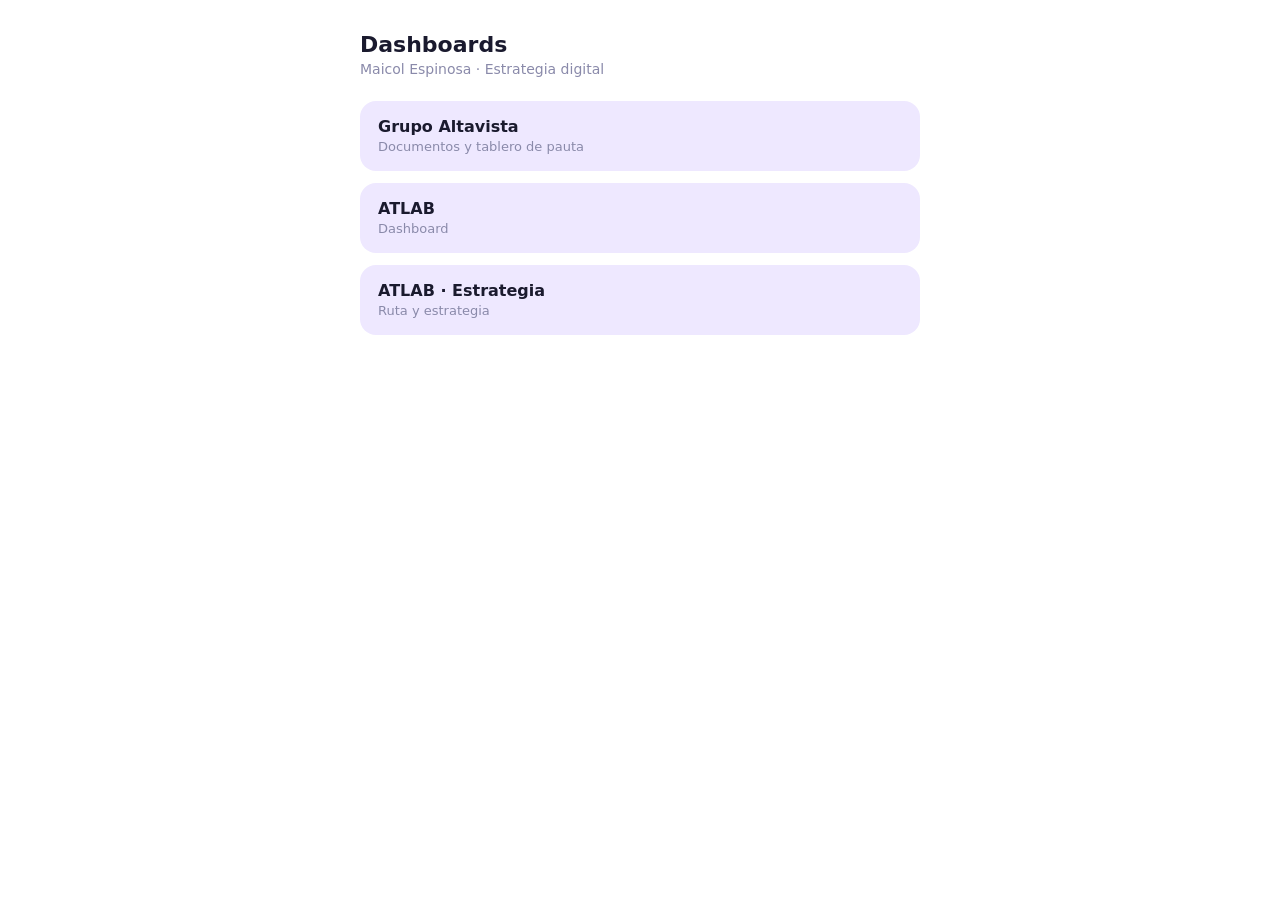
==== index.html @ d1a05a9a "Dashboards: Altavista y ATLAB en un solo repo" ====
<!DOCTYPE html>
<html lang="es">
<head>
<meta charset="UTF-8">
<link rel="icon" href="altavista/favicon.ico" sizes="any">
<link rel="icon" type="image/png" sizes="32x32" href="altavista/favicon-32.png">
<link rel="apple-touch-icon" href="altavista/apple-touch-icon.png">
<meta name="viewport" content="width=device-width, initial-scale=1">
<meta name="robots" content="noindex, nofollow">
<title>Dashboards</title>
<style>
  :root { --ink:#1a1a2e; --suave:#8a8aaa; --lav:#5360A5; --bg:#fff; --card:#eee8ff; }
  @media (prefers-color-scheme: dark) { :root { --ink:#f1f1f8; --suave:#a3a3c2; --lav:#9aa5e6; --bg:#15151f; --card:#23233a; } }
  * { box-sizing: border-box; }
  body { margin:0; background:var(--bg); color:var(--ink); font-family: Inter, system-ui, -apple-system, sans-serif; padding: 32px 16px; }
  main { max-width: 560px; margin: 0 auto; }
  h1 { font-size: 22px; margin: 0 0 4px; }
  p { color: var(--suave); margin: 0 0 24px; font-size: 14px; }
  a.card { display:block; background:var(--card); border-radius:16px; padding:16px 18px; margin-bottom:12px; color:inherit; text-decoration:none; }
  a.card b { display:block; font-size:16px; }
  a.card span { color:var(--suave); font-size:13px; }
  a.card:hover b { color: var(--lav); }
</style>
</head>
<body>
<main>
  <h1>Dashboards</h1>
  <p>Maicol Espinosa · Estrategia digital</p>
  <a class="card" href="altavista/"><b>Grupo Altavista</b><span>Documentos y tablero de pauta</span></a>
  <a class="card" href="atlab/dashboard.html"><b>ATLAB</b><span>Dashboard</span></a>
  <a class="card" href="atlab/estrategia-atlab.html"><b>ATLAB · Estrategia</b><span>Ruta y estrategia</span></a>
</main>
</body>
</html>
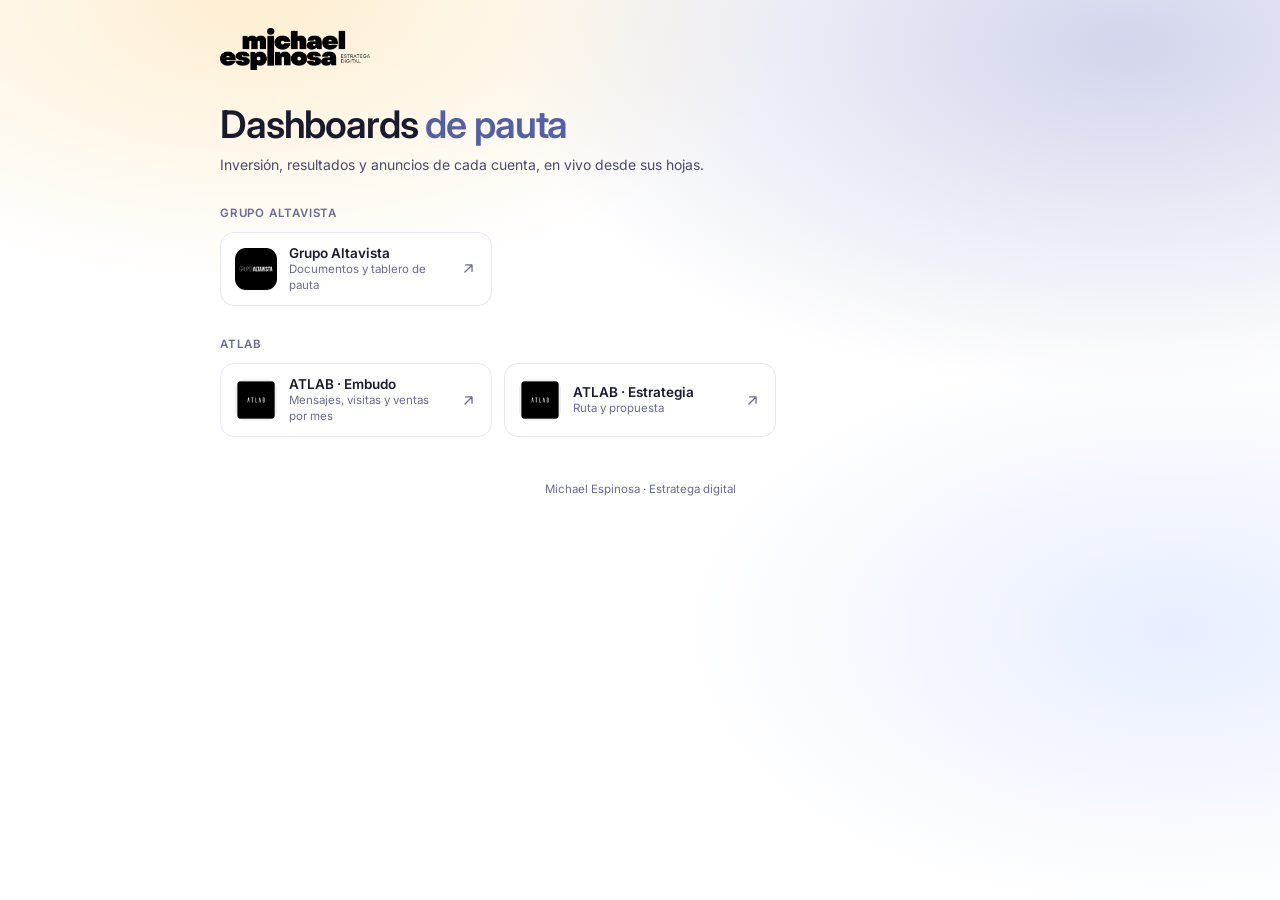
==== commit 64252130: "Dashboards con la visual del portal de vida Base compartida en assets/ (ui.css, ui.js, logos): Inter" ====
--- a/index.html
+++ b/index.html
@@ -2,33 +2,61 @@
 <html lang="es">
 <head>
 <meta charset="UTF-8">
-<link rel="icon" href="altavista/favicon.ico" sizes="any">
-<link rel="icon" type="image/png" sizes="32x32" href="altavista/favicon-32.png">
-<link rel="apple-touch-icon" href="altavista/apple-touch-icon.png">
-<meta name="viewport" content="width=device-width, initial-scale=1">
+<meta name="viewport" content="width=device-width, initial-scale=1, viewport-fit=cover">
 <meta name="robots" content="noindex, nofollow">
-<title>Dashboards</title>
-<style>
-  :root { --ink:#1a1a2e; --suave:#8a8aaa; --lav:#5360A5; --bg:#fff; --card:#eee8ff; }
-  @media (prefers-color-scheme: dark) { :root { --ink:#f1f1f8; --suave:#a3a3c2; --lav:#9aa5e6; --bg:#15151f; --card:#23233a; } }
-  * { box-sizing: border-box; }
-  body { margin:0; background:var(--bg); color:var(--ink); font-family: Inter, system-ui, -apple-system, sans-serif; padding: 32px 16px; }
-  main { max-width: 560px; margin: 0 auto; }
-  h1 { font-size: 22px; margin: 0 0 4px; }
-  p { color: var(--suave); margin: 0 0 24px; font-size: 14px; }
-  a.card { display:block; background:var(--card); border-radius:16px; padding:16px 18px; margin-bottom:12px; color:inherit; text-decoration:none; }
-  a.card b { display:block; font-size:16px; }
-  a.card span { color:var(--suave); font-size:13px; }
-  a.card:hover b { color: var(--lav); }
-</style>
+<meta name="description" content="Dashboards de pauta de los clientes de Michael Espinosa: Grupo Altavista y ATLAB.">
+<meta name="theme-color" content="#ffffff">
+<title>Dashboards de pauta</title>
+<link rel="icon" href="assets/icons/favicon.ico" sizes="any">
+<link rel="icon" type="image/png" sizes="32x32" href="assets/icons/favicon-32.png">
+<link rel="apple-touch-icon" href="assets/icons/apple-touch-icon.png">
+<link rel="preconnect" href="https://fonts.googleapis.com">
+<link rel="preconnect" href="https://fonts.gstatic.com" crossorigin>
+<link href="https://fonts.googleapis.com/css2?family=Inter:wght@400;500;600&display=swap" rel="stylesheet">
+<link rel="stylesheet" href="assets/ui.css">
 </head>
 <body>
-<main>
-  <h1>Dashboards</h1>
-  <p>Maicol Espinosa · Estrategia digital</p>
-  <a class="card" href="altavista/"><b>Grupo Altavista</b><span>Documentos y tablero de pauta</span></a>
-  <a class="card" href="atlab/dashboard.html"><b>ATLAB</b><span>Dashboard</span></a>
-  <a class="card" href="atlab/estrategia-atlab.html"><b>ATLAB · Estrategia</b><span>Ruta y estrategia</span></a>
+<svg width="0" height="0" style="position:absolute" aria-hidden="true">
+  <symbol id="i-go" viewBox="0 0 24 24"><path d="M7 17 17 7M8 7h9v9"/></symbol>
+</svg>
+<main class="hub">
+  <div class="hub-top">
+    <img class="wm" src="assets/logo-michael-espinosa.png" alt="Michael Espinosa, estratega digital" width="150" height="42">
+  </div>
+
+  <div class="view">
+    <h1 class="t">Dashboards <em>de pauta</em></h1>
+    <p class="sub">Inversión, resultados y anuncios de cada cuenta, en vivo desde sus hojas.</p>
+
+    <section class="hub-grp" aria-labelledby="g-av">
+      <h2 class="s" id="g-av">Grupo Altavista</h2>
+      <div class="tiles">
+        <a class="tile" href="altavista/">
+          <span class="av"><img src="assets/logos/altavista.png" alt="" width="42" height="42"></span>
+          <span class="tl"><b>Grupo Altavista</b><small>Documentos y tablero de pauta</small></span>
+          <svg class="i go" aria-hidden="true"><use href="#i-go"></use></svg>
+        </a>
+      </div>
+    </section>
+
+    <section class="hub-grp" aria-labelledby="g-at">
+      <h2 class="s" id="g-at">ATLAB</h2>
+      <div class="tiles">
+        <a class="tile" href="atlab/dashboard.html">
+          <span class="av"><img src="assets/logos/atlab.png" alt="" width="42" height="42"></span>
+          <span class="tl"><b>ATLAB · Embudo</b><small>Mensajes, visitas y ventas por mes</small></span>
+          <svg class="i go" aria-hidden="true"><use href="#i-go"></use></svg>
+        </a>
+        <a class="tile" href="atlab/estrategia-atlab.html">
+          <span class="av"><img src="assets/logos/atlab.png" alt="" width="42" height="42"></span>
+          <span class="tl"><b>ATLAB · Estrategia</b><small>Ruta y propuesta</small></span>
+          <svg class="i go" aria-hidden="true"><use href="#i-go"></use></svg>
+        </a>
+      </div>
+    </section>
+  </div>
+
+  <p class="hub-foot">Michael Espinosa · Estratega digital</p>
 </main>
 </body>
 </html>
--- a/assets/ui.css
+++ b/assets/ui.css
@@ -0,0 +1,200 @@
+/* Visual del portal de vida (app.maicolespinosa.com) para los dashboards de pauta.
+   Tokens y piezas salen de app/assets/portal.css; la lógica y los datos de cada página no cambian.
+   Solo claro, igual que el portal. Series de gráficas validadas con validate_palette (dataviz). */
+:root{
+  color-scheme:light;
+  --win:#fff;--side:#f8f8fa;--card:#fff;--line:#e8e8f0;--line2:#f0f0f4;
+  --ink:#1a1a2e;--ink2:#4a4a6a;--ink3:#6a6a92;
+  --acc:#5360a5;--acc-soft:#eee8ff;--acc-ink:#5b4fcf;--pri:#6c77c1;
+  --yel:#f9b431;--yel-soft:#fff8e0;
+  --good:#2e7d32;--good-soft:#e8ffe8;--warn:#926a09;--warn-soft:#fff8e0;--crit:#b74527;--crit-soft:#ffe8e0;
+  --shadow:0 30px 80px -20px rgba(26,26,46,.22),0 8px 24px -8px rgba(108,119,193,.28);
+  --font:'Inter',ui-sans-serif,system-ui,-apple-system,'Segoe UI',sans-serif;
+  --safe-t:env(safe-area-inset-top,0px);--safe-b:env(safe-area-inset-bottom,0px);
+  --ease:cubic-bezier(.2,.7,.2,1);
+  /* datos: series categóricas (lavanda, ámbar, verde azulado), rampa ordinal del embudo y rejilla */
+  --s1:#5360a5;--s2:#e08a00;--s3:#1b9e77;--s-otro:#b9bccd;
+  --o1:#9aa5da;--o2:#7d89c8;--o3:#5f6cb2;--o4:#445087;
+  --grid:#eceef4;--track:#eef0f6;
+}
+*{box-sizing:border-box}
+html{overflow-x:clip}
+body{margin:0;overflow-x:clip;font-family:var(--font);color:var(--ink);background-color:#fff;font-size:13px;line-height:1.45;-webkit-font-smoothing:antialiased;-webkit-tap-highlight-color:transparent;
+  background-image:radial-gradient(60% 45% at 20% 0%,rgba(249,180,49,.22),transparent 70%),radial-gradient(70% 55% at 88% 5%,rgba(108,119,193,.30),transparent 70%),radial-gradient(55% 45% at 92% 70%,rgba(180,200,255,.30),transparent 70%);
+  background-attachment:fixed}
+body.noscroll{overflow:hidden}
+button,input,select,textarea{font:inherit;color:inherit}
+button{cursor:pointer}
+a{color:inherit;text-decoration:none}
+h1,h2,h3,h4{margin:0}
+b,strong{font-weight:600}
+:focus-visible{outline:2px solid var(--acc);outline-offset:2px;border-radius:6px}
+.hide,[hidden]{display:none!important}
+.sr{position:absolute;width:1px;height:1px;overflow:hidden;clip:rect(0 0 0 0)}
+.num{font-variant-numeric:tabular-nums}
+svg.i{width:17px;height:17px;fill:none;stroke:currentColor;stroke-width:1.8;stroke-linecap:round;stroke-linejoin:round;flex:none}
+@keyframes rise{from{opacity:0;transform:translateY(8px)}to{opacity:1;transform:none}}
+@keyframes spin{to{transform:rotate(360deg)}}
+@keyframes shim{to{background-position:-200% 0}}
+::-webkit-scrollbar{width:8px;height:8px}
+::-webkit-scrollbar-thumb{background:#d8d8e4;border-radius:99px}
+
+/* ── Ventana: barra lateral + columna ── */
+.win{display:grid;grid-template-columns:240px minmax(0,1fr);min-height:100dvh}
+.side{position:sticky;top:0;align-self:start;height:100dvh;background:var(--side);border-right:1px solid var(--line);padding:16px 12px;display:flex;flex-direction:column;gap:4px;overflow-y:auto;min-height:0}
+.wmk{display:block;margin:6px 8px 12px}
+.wm{display:block;width:150px;height:auto}
+.cap{font-size:10px;letter-spacing:.09em;text-transform:uppercase;color:var(--ink3);font-weight:600;padding:10px 10px 4px}
+.clchip{display:flex;align-items:center;gap:10px;padding:8px 10px;border:1px solid var(--line);border-radius:12px;background:var(--card)}
+.clchip b{display:block;font-size:13px;line-height:1.25}.clchip small{display:block;color:var(--ink3);font-size:11px;line-height:1.3}
+.av{width:34px;height:34px;border-radius:9px;display:grid;place-items:center;font-weight:600;font-size:11px;flex:none;background:var(--line2);color:var(--ink2);overflow:hidden}
+.av img{width:100%;height:100%;object-fit:cover;display:block}
+.nav{display:flex;align-items:center;gap:10px;width:100%;text-align:left;background:none;border:0;padding:8px 10px;border-radius:9px;color:var(--ink2);font-weight:500;font-size:13px}
+.nav:hover{background:var(--line2);color:var(--ink)}
+.nav:active{background:var(--line)}
+.nav.on{background:var(--card);color:var(--ink);font-weight:600;box-shadow:0 1px 2px rgba(0,0,0,.06),0 0 0 1px var(--line)}
+.side-foot{margin-top:auto;padding:10px;color:var(--ink3);font-size:11.5px;line-height:1.5}
+.col{display:flex;flex-direction:column;min-width:0}
+.topbar{display:flex;align-items:center;flex-wrap:wrap;gap:10px 12px;padding:12px 36px;border-bottom:1px solid var(--line);background:rgba(255,255,255,.85);backdrop-filter:blur(14px);-webkit-backdrop-filter:blur(14px);position:sticky;top:0;z-index:5}
+.topbar .grow{flex:1}
+.tb-row{display:flex;align-items:center;flex-wrap:wrap;gap:8px 12px;width:100%}
+.main{padding:26px 36px 56px;min-width:0}
+.view{animation:rise .38s var(--ease) both}
+.mbtn,.mscrim,.mnav{display:none}
+.icon-btn{width:36px;height:36px;border-radius:10px;display:grid;place-items:center;border:0;background:none;color:var(--ink2);flex:none}
+.icon-btn:hover{background:var(--line2)}
+.fbtn{display:none}
+
+/* ── Piezas ── */
+h1.t{font-size:23px;font-weight:600;letter-spacing:-.025em;text-wrap:balance}
+h1.t em{font-style:normal;color:var(--acc)}
+.sub{color:var(--ink2);margin:3px 0 0;font-size:12.5px}
+h2.s,.sec-title{font-size:11.5px;letter-spacing:.07em;text-transform:uppercase;color:var(--ink3);font-weight:600;margin:30px 0 10px;scroll-margin-top:96px}
+h2.s:first-child,.sec-title:first-child{margin-top:0}
+.sec-note{text-transform:none;letter-spacing:0;font-weight:400;font-size:12px;color:var(--ink3);margin-left:8px}
+.head{display:flex;align-items:flex-end;justify-content:space-between;gap:12px;flex-wrap:wrap}
+.card{background:var(--card);border:1px solid var(--line);border-radius:14px}
+.note,.caption{color:var(--ink3);font-size:11.5px;line-height:1.55}
+.caption{margin:-4px 0 12px;max-width:80ch}
+.empty{padding:22px 16px;text-align:center;color:var(--ink3);font-size:12.5px}
+.kpis{display:grid;grid-template-columns:repeat(auto-fit,minmax(190px,1fr));gap:12px}
+.kpi{padding:14px 16px;background:var(--card);border:1px solid var(--line);border-radius:14px;position:relative}
+.kpi small,.kpi .lb{display:block;color:var(--ink2);font-weight:500;font-size:11.5px}
+.kpi b,.kpi .vl{display:block;font-size:26px;letter-spacing:-.02em;line-height:1.15;margin-top:4px;font-weight:600}
+.kpi .d{font-size:11px;margin-top:2px;color:var(--ink3);line-height:1.4}
+.chip{display:inline-flex;align-items:center;gap:5px;border-radius:999px;padding:2px 9px;font-size:11px;font-weight:500;background:var(--line2);color:var(--ink2);white-space:nowrap}
+.chip.crit{background:var(--crit-soft);color:var(--crit)}.chip.warn{background:var(--warn-soft);color:var(--warn)}.chip.good{background:var(--good-soft);color:var(--good)}.chip.acc{background:var(--acc-soft);color:var(--acc-ink)}
+.pill{border:1px solid var(--line);background:var(--card);border-radius:999px;padding:5px 12px;font-size:12px;font-weight:500;color:var(--ink2);white-space:nowrap}
+.pill:hover{border-color:var(--ink3);color:var(--ink)}
+.pill:active{background:var(--line2)}
+.pill.on{background:var(--ink);border-color:var(--ink);color:#fff}
+.seg{display:inline-flex;background:var(--line2);border-radius:10px;padding:3px;gap:2px}
+.seg button{border:0;background:none;padding:6px 12px;border-radius:8px;font-size:12px;font-weight:500;color:var(--ink2)}
+.seg button.on{background:var(--card);color:var(--ink);box-shadow:0 1px 2px rgba(0,0,0,.08)}
+.btn{display:inline-flex;align-items:center;justify-content:center;gap:6px;height:34px;padding:0 16px;border:0;border-radius:999px;background:var(--yel);color:var(--ink);font-weight:600;font-size:12.5px;box-shadow:0 8px 24px rgba(249,180,49,.35),0 2px 8px rgba(249,180,49,.2);transition:transform .15s}
+.btn:active{transform:scale(.98)}
+.lnk{background:none;border:0;padding:0;color:var(--acc-ink);font-weight:500;font-size:12px}
+select,input[type=date],input[type=search],input[type=text]{height:34px;border:1px solid var(--line);background:var(--card);border-radius:10px;padding:0 12px;font-size:12.5px;color:var(--ink);outline:0;min-width:0}
+select{cursor:pointer;max-width:240px;padding-right:8px}
+select:focus-visible,input:focus-visible{outline:2px solid var(--acc);outline-offset:1px;border-color:var(--pri)}
+.fg{display:flex;align-items:center;gap:6px}
+.fl{font-size:11.5px;color:var(--ink3);font-weight:500;white-space:nowrap}
+.f-sep{width:1px;height:18px;background:var(--line)}
+.chk{font-size:12px;color:var(--ink2);display:flex;align-items:center;gap:6px;cursor:pointer}
+.chk input{accent-color:var(--acc)}
+.bar{height:6px;border-radius:99px;background:var(--line2);position:relative}
+.bar>i{display:block;height:100%;border-radius:99px;background:var(--ink3);transition:width .7s var(--ease);max-width:100%}
+.bar>i.acc{background:var(--acc)}
+.bar .mk{position:absolute;top:-3px;width:2px;height:12px;background:var(--ink);border-radius:2px;opacity:.55}
+.t-pos{color:var(--good);font-weight:600}.t-mid{color:var(--warn);font-weight:600}.t-neg{color:var(--crit);font-weight:600}.t-mute{color:var(--ink3)}
+.dot{width:8px;height:8px;border-radius:50%;display:inline-block;flex:none}
+.sw{width:10px;height:10px;border-radius:3px;display:inline-block;margin-right:7px;vertical-align:-1px}
+
+/* ── Tablas (estilo de las listas del portal) ── */
+.tbl,.tscroll{overflow-x:auto;-webkit-overflow-scrolling:touch}
+.card table{width:100%;border-collapse:collapse;font-size:12.5px}
+.card th{text-align:left;font-size:10.5px;letter-spacing:.07em;text-transform:uppercase;color:var(--ink3);font-weight:600;padding:10px 14px;white-space:nowrap;border-bottom:1px solid var(--line2);background:var(--card)}
+.card th.r,.card td.r,.card td.num{text-align:right}
+.card td{padding:10px 14px;border-top:1px solid var(--line2);color:var(--ink2);vertical-align:middle;white-space:nowrap}
+.card tbody tr:first-child td{border-top:0}
+.card tbody tr:hover td{background:var(--side)}
+.card td.num,.card td.r{font-variant-numeric:tabular-nums}
+.card th.sortable{cursor:pointer;user-select:none}
+.card th.sortable:hover,.card th.sort-act{color:var(--ink)}
+.card tr.tr-total td{font-weight:600;color:var(--ink);background:var(--side);border-top:1px solid var(--line)}
+.card td b,.card td strong{color:var(--ink)}
+.foot-note{font-size:11.5px;color:var(--ink3);padding:12px 16px;border-top:1px solid var(--line2);line-height:1.6}
+.foot-note b{color:var(--ink2)}
+
+/* ── Gráficas: título, tabla gemela, tooltip ── */
+.chart-title,.chart-card-head h3{font-size:13px;font-weight:600;letter-spacing:-.005em;color:var(--ink)}
+.chart-title span{font-weight:400;color:var(--ink3)}
+.chart-card-head{display:flex;align-items:center;justify-content:space-between;gap:10px;margin-bottom:12px}
+.tvbtn{border:1px solid var(--line);background:var(--card);border-radius:999px;padding:3px 10px;font-size:11px;font-weight:500;color:var(--ink3)}
+.tvbtn:hover{border-color:var(--ink3);color:var(--ink)}
+.tvbtn[aria-pressed=true]{background:var(--acc-soft);border-color:var(--acc-soft);color:var(--acc-ink)}
+.tv{display:none;max-height:300px;overflow:auto}
+.tv-on .tv{display:block}
+.tv-on .chart-wrap,.tv-on .chart-holder{display:none}
+.tv table{width:100%;border-collapse:collapse;font-size:12px}
+.tv th{text-align:left;font-size:10.5px;letter-spacing:.07em;text-transform:uppercase;color:var(--ink3);font-weight:600;padding:8px 10px;border-bottom:1px solid var(--line2);position:sticky;top:0;background:var(--card)}
+.tv td{padding:7px 10px;border-top:1px solid var(--line2);font-variant-numeric:tabular-nums;color:var(--ink2)}
+.tv th:not(:first-child),.tv td:not(:first-child){text-align:right}
+
+/* ── Carga y error ── */
+.loadscreen,#loading{position:fixed;inset:0;background:rgba(255,255,255,.92);backdrop-filter:blur(10px);-webkit-backdrop-filter:blur(10px);display:flex;flex-direction:column;align-items:center;justify-content:center;gap:14px;z-index:200}
+.loadscreen .av,#loading .av{width:56px;height:56px;border-radius:14px}
+.spinner,.load-spinner{width:28px;height:28px;border:3px solid var(--line);border-top-color:var(--acc);border-radius:50%;animation:spin .8s linear infinite}
+.load-text,#ld-msg{font-size:12.5px;color:var(--ink3);font-weight:500}
+.error-box{background:var(--crit-soft);color:var(--crit);padding:14px 18px;border-radius:12px;font-size:12.5px;line-height:1.6;max-width:480px;text-align:center}
+.refetch{opacity:.55;transition:opacity .2s}
+
+/* ── Móvil: menú lateral y barra inferior, como el portal ── */
+@media (max-width:1100px){.main{padding:22px 24px 56px}.topbar{padding:10px 24px}}
+@media (max-width:760px){
+  body{background-attachment:scroll}
+  .win{grid-template-columns:minmax(0,1fr)}
+  .side{position:fixed;top:0;left:0;bottom:0;width:min(280px,82vw);height:auto;z-index:50;overscroll-behavior:contain;padding:calc(18px + var(--safe-t)) 12px calc(18px + var(--safe-b));box-shadow:0 0 40px rgba(26,26,46,.18);transform:translateX(-105%);transition:transform .3s cubic-bezier(.2,.8,.2,1);visibility:hidden}
+  .side .nav{padding:12px;font-size:14.5px;border-radius:12px}
+  .menu-open .side{transform:none;visibility:visible}
+  .mscrim{display:block;position:fixed;inset:0;background:rgba(26,26,46,.38);opacity:0;pointer-events:none;transition:opacity .25s;z-index:45}
+  .menu-open .mscrim{opacity:1;pointer-events:auto}
+  .mbtn{display:grid}
+  .main{padding:16px max(16px,env(safe-area-inset-left,0px)) calc(108px + var(--safe-b)) max(16px,env(safe-area-inset-right,0px))}
+  .topbar{padding:10px 16px;top:var(--safe-t)}
+  .menu-open .mnav{opacity:0;pointer-events:none}
+  .mnav{display:flex;position:fixed;left:12px;right:12px;bottom:max(8px,calc(var(--safe-b) - 8px));z-index:30;height:60px;max-width:520px;margin:0 auto;background:rgba(255,255,255,.82);backdrop-filter:blur(22px) saturate(1.5);-webkit-backdrop-filter:blur(22px) saturate(1.5);border:1px solid rgba(255,255,255,.6);border-radius:999px;box-shadow:0 10px 34px rgba(108,119,193,.18),0 2px 8px rgba(26,26,46,.05);padding:6px;gap:2px}
+  .mnav a{flex:1;min-width:0;display:flex;flex-direction:column;align-items:center;justify-content:center;gap:1px;border-radius:999px;color:var(--ink3);font-size:10.5px;font-weight:500}
+  .mnav a.on{background:var(--acc-soft);color:var(--acc-ink)}
+  .mnav a svg{width:21px;height:21px}
+  .fg .fl{display:none}
+  select{max-width:none}
+  select,input[type=date],input[type=search],input[type=text]{font-size:16px}
+  .fbtn{display:inline-flex;margin-left:auto}
+  .tb-f{display:none!important}
+  .filters-open .tb-f{display:flex!important}
+  .filters-open .topbar{max-height:calc(100dvh - 16px);overflow-y:auto}
+  .f-sep,.filters-open .tb-f.f-sep{display:none!important}
+}
+@media (prefers-reduced-motion:reduce){*{animation:none!important;transition:none!important;scroll-behavior:auto!important}}
+
+/* ── Índices (hub de documentos) ── */
+.hub{max-width:880px;margin:0 auto;padding:calc(28px + var(--safe-t)) max(20px,env(safe-area-inset-left,0px)) calc(48px + var(--safe-b))}
+.hub-top{display:flex;align-items:center;justify-content:space-between;gap:16px;margin-bottom:34px}
+.hub .wm{width:150px}
+.hub h1.t{font-size:clamp(28px,6vw,38px);line-height:1.06;font-weight:600;letter-spacing:-.03em}
+.hub .sub{font-size:14px;margin-top:10px;max-width:56ch}
+.hub .view{animation:rise .38s var(--ease) both}
+.tiles{display:grid;grid-template-columns:repeat(auto-fill,minmax(min(100%,260px),1fr));gap:12px}
+.tile{display:flex;align-items:center;gap:12px;padding:12px 14px;border:1px solid var(--line);border-radius:14px;background:var(--card);min-width:0;transition:border-color .15s,transform .15s}
+a.tile:hover{border-color:var(--pri);transform:translateY(-1px)}
+a.tile:active{transform:none}
+.tile .av{width:42px;height:42px;border-radius:11px}
+.tile .tl{min-width:0;flex:1}.tile b{display:block;font-size:13.5px;line-height:1.3}.tile small{display:block;color:var(--ink3);font-size:11.5px;line-height:1.35}
+.tile .go{color:var(--ink3)}
+.tile.is-empty{background:none;border-style:dashed}
+.tile.is-empty b{color:var(--ink3)}
+.hub .cap{padding-left:0}
+.hub-grp{margin-top:30px}
+.hub-grp>h2.s{margin:0 0 10px}
+.hub-foot{margin-top:44px;text-align:center;color:var(--ink3);font-size:11.5px}
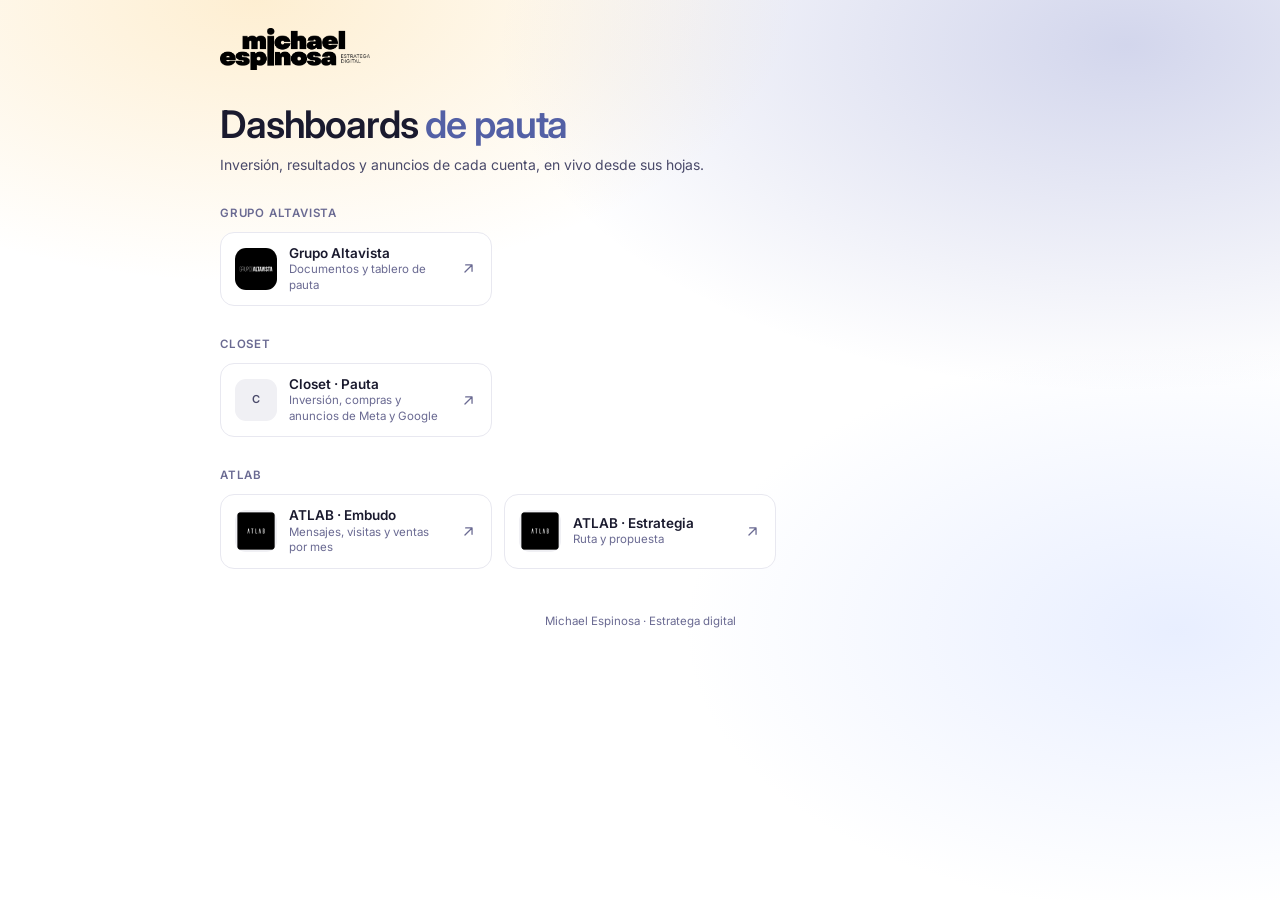
==== commit 5a77af74: "Closet: dashboard de pauta (resumen, campañas, anuncios con vista previa y detalle) leyendo la fuent" ====
--- a/index.html
+++ b/index.html
@@ -4,7 +4,7 @@
 <meta charset="UTF-8">
 <meta name="viewport" content="width=device-width, initial-scale=1, viewport-fit=cover">
 <meta name="robots" content="noindex, nofollow">
-<meta name="description" content="Dashboards de pauta de los clientes de Michael Espinosa: Grupo Altavista y ATLAB.">
+<meta name="description" content="Dashboards de pauta de los clientes de Michael Espinosa: Grupo Altavista, ATLAB y Closet.">
 <meta name="theme-color" content="#ffffff">
 <title>Dashboards de pauta</title>
 <link rel="icon" href="assets/icons/favicon.ico" sizes="any">
@@ -39,6 +39,17 @@
       </div>
     </section>
 
+    <section class="hub-grp" aria-labelledby="g-cl">
+      <h2 class="s" id="g-cl">Closet</h2>
+      <div class="tiles">
+        <a class="tile" href="closet/dashboard.html">
+          <span class="av">C</span>
+          <span class="tl"><b>Closet · Pauta</b><small>Inversión, compras y anuncios de Meta y Google</small></span>
+          <svg class="i go" aria-hidden="true"><use href="#i-go"></use></svg>
+        </a>
+      </div>
+    </section>
+
     <section class="hub-grp" aria-labelledby="g-at">
       <h2 class="s" id="g-at">ATLAB</h2>
       <div class="tiles">
--- a/assets/ui.css
+++ b/assets/ui.css
@@ -154,7 +154,7 @@
 @media (max-width:760px){
   body{background-attachment:scroll}
   .win{grid-template-columns:minmax(0,1fr)}
-  .side{position:fixed;top:0;left:0;bottom:0;width:min(280px,82vw);height:auto;z-index:50;overscroll-behavior:contain;padding:calc(18px + var(--safe-t)) 12px calc(18px + var(--safe-b));box-shadow:0 0 40px rgba(26,26,46,.18);transform:translateX(-105%);transition:transform .3s cubic-bezier(.2,.8,.2,1);visibility:hidden}
+  .side{position:fixed;top:0;left:0;bottom:0;width:min(280px,82vw);height:auto;align-self:stretch;z-index:50;overscroll-behavior:contain;padding:calc(18px + var(--safe-t)) 12px calc(18px + var(--safe-b));box-shadow:0 0 40px rgba(26,26,46,.18);transform:translateX(-105%);transition:transform .3s cubic-bezier(.2,.8,.2,1);visibility:hidden}
   .side .nav{padding:12px;font-size:14.5px;border-radius:12px}
   .menu-open .side{transform:none;visibility:visible}
   .mscrim{display:block;position:fixed;inset:0;background:rgba(26,26,46,.38);opacity:0;pointer-events:none;transition:opacity .25s;z-index:45}
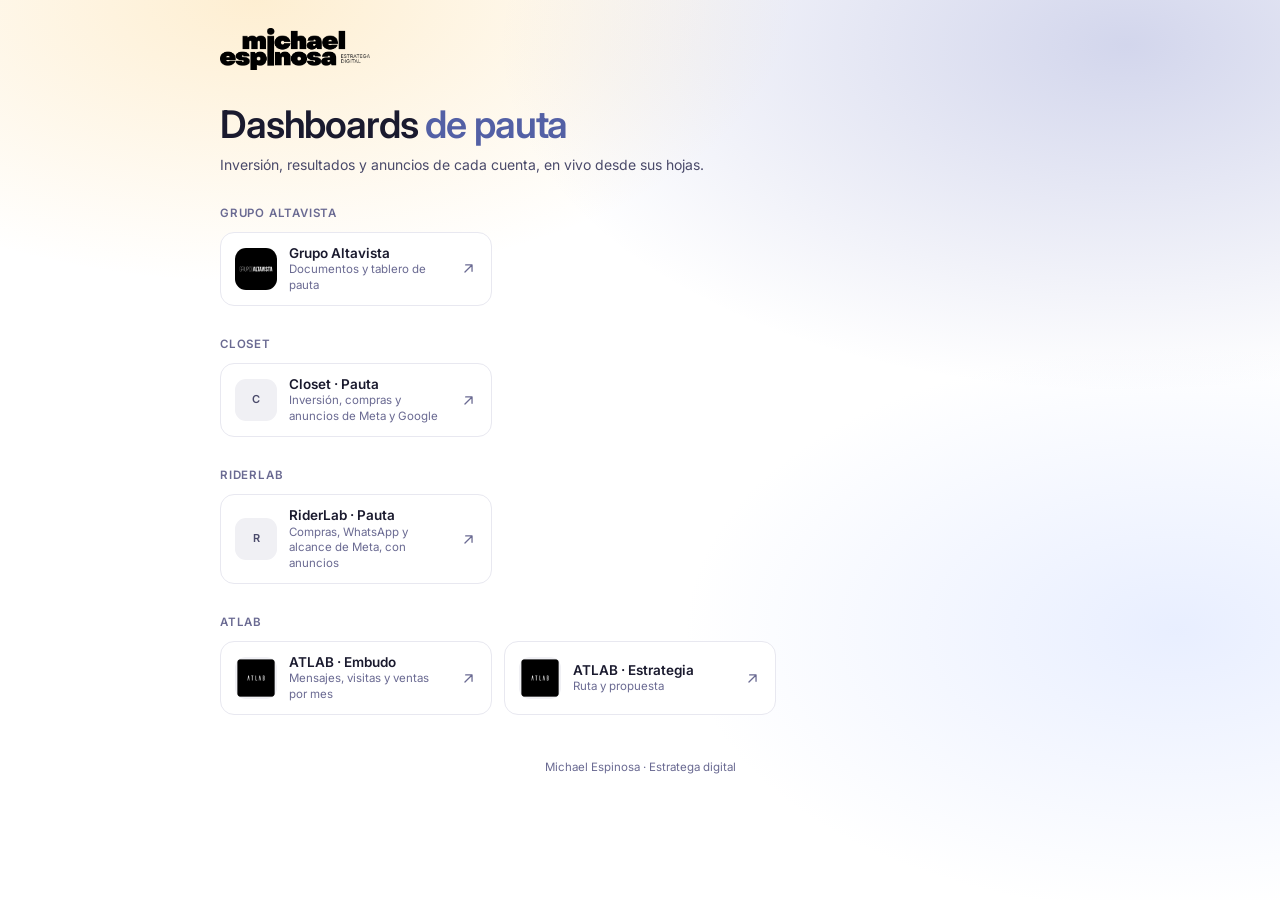
==== commit 1208b2c4: "RiderLab: dashboard de pauta (resumen con tabla mes a mes, ritmo y embudo; campañas desplegable; anu" ====
--- a/index.html
+++ b/index.html
@@ -4,7 +4,7 @@
 <meta charset="UTF-8">
 <meta name="viewport" content="width=device-width, initial-scale=1, viewport-fit=cover">
 <meta name="robots" content="noindex, nofollow">
-<meta name="description" content="Dashboards de pauta de los clientes de Michael Espinosa: Grupo Altavista, ATLAB y Closet.">
+<meta name="description" content="Dashboards de pauta de los clientes de Michael Espinosa: Grupo Altavista, ATLAB, Closet y RiderLab.">
 <meta name="theme-color" content="#ffffff">
 <title>Dashboards de pauta</title>
 <link rel="icon" href="assets/icons/favicon.ico" sizes="any">
@@ -50,6 +50,17 @@
       </div>
     </section>
 
+    <section class="hub-grp" aria-labelledby="g-rl">
+      <h2 class="s" id="g-rl">RiderLab</h2>
+      <div class="tiles">
+        <a class="tile" href="riderlab/dashboard.html">
+          <span class="av">R</span>
+          <span class="tl"><b>RiderLab · Pauta</b><small>Compras, WhatsApp y alcance de Meta, con anuncios</small></span>
+          <svg class="i go" aria-hidden="true"><use href="#i-go"></use></svg>
+        </a>
+      </div>
+    </section>
+
     <section class="hub-grp" aria-labelledby="g-at">
       <h2 class="s" id="g-at">ATLAB</h2>
       <div class="tiles">
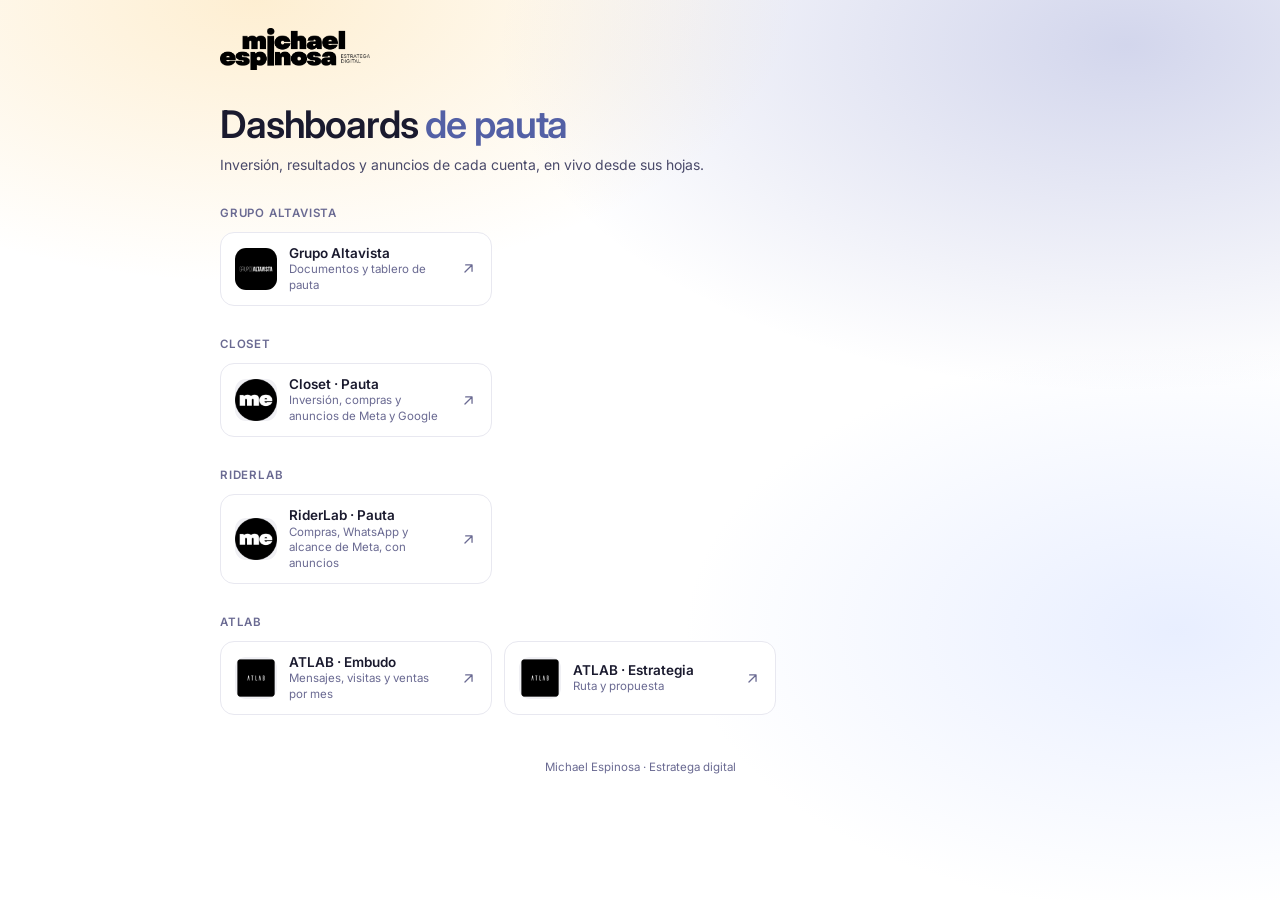
==== commit 6710c76c: "Índice: logo me circular en Closet y RiderLab Co-Authored-By: Claude Sonnet 5.5 <noreply@anthropic.c" ====
--- a/index.html
+++ b/index.html
@@ -43,7 +43,7 @@
       <h2 class="s" id="g-cl">Closet</h2>
       <div class="tiles">
         <a class="tile" href="closet/dashboard.html">
-          <span class="av">C</span>
+          <span class="av"><img src="assets/logos/me.png" alt="" width="42" height="42"></span>
           <span class="tl"><b>Closet · Pauta</b><small>Inversión, compras y anuncios de Meta y Google</small></span>
           <svg class="i go" aria-hidden="true"><use href="#i-go"></use></svg>
         </a>
@@ -54,7 +54,7 @@
       <h2 class="s" id="g-rl">RiderLab</h2>
       <div class="tiles">
         <a class="tile" href="riderlab/dashboard.html">
-          <span class="av">R</span>
+          <span class="av"><img src="assets/logos/me.png" alt="" width="42" height="42"></span>
           <span class="tl"><b>RiderLab · Pauta</b><small>Compras, WhatsApp y alcance de Meta, con anuncios</small></span>
           <svg class="i go" aria-hidden="true"><use href="#i-go"></use></svg>
         </a>
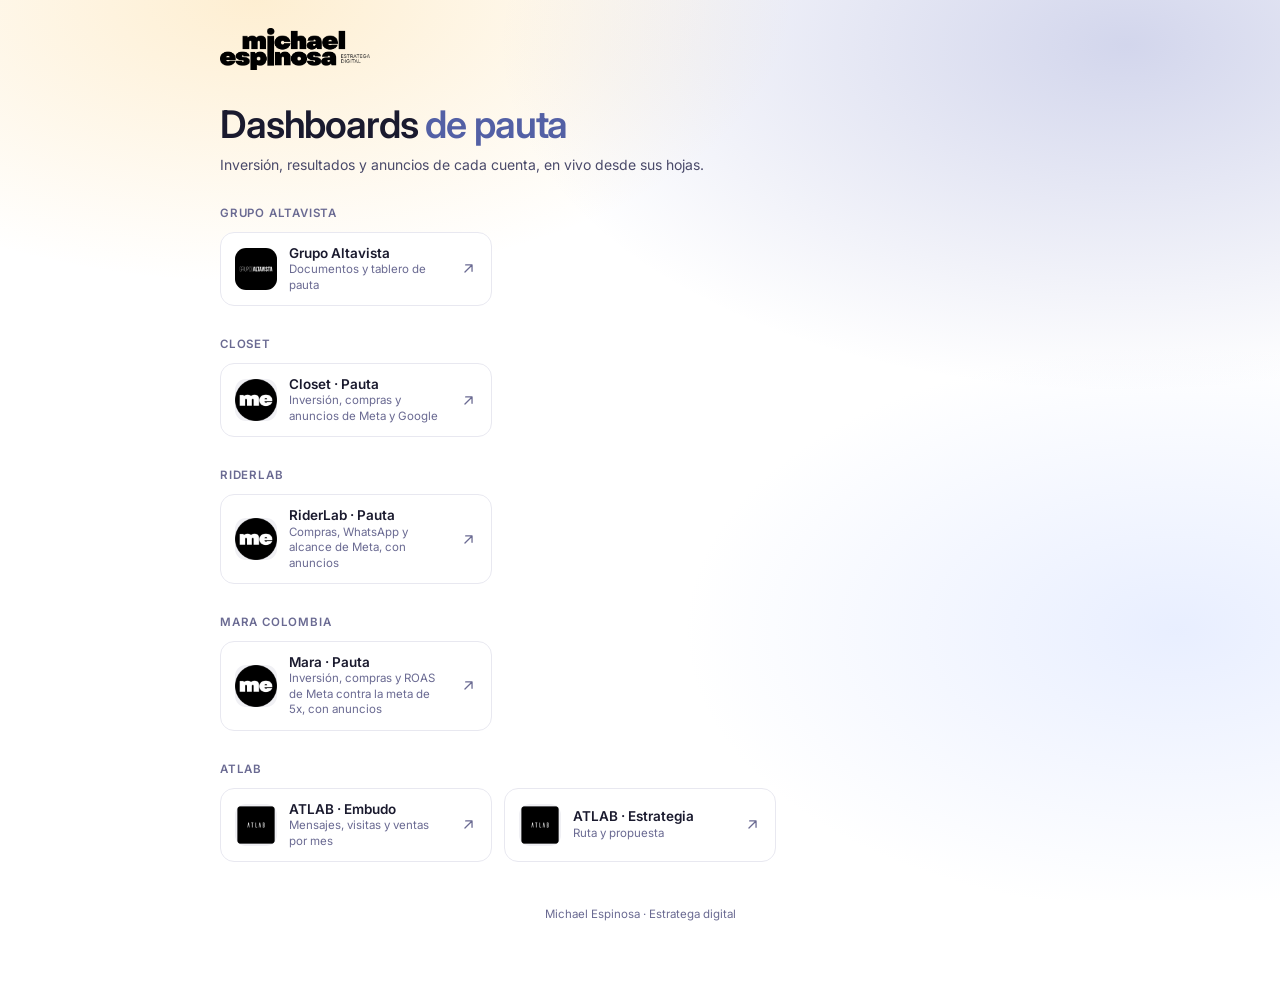
==== commit bdae5c22: "Mara: dashboard de pauta (Meta, con meta de ROAS 5x y anuncios con vista previa) y enlace en el índi" ====
--- a/index.html
+++ b/index.html
@@ -61,6 +61,17 @@
       </div>
     </section>
 
+    <section class="hub-grp" aria-labelledby="g-mr">
+      <h2 class="s" id="g-mr">Mara Colombia</h2>
+      <div class="tiles">
+        <a class="tile" href="mara/dashboard.html">
+          <span class="av"><img src="assets/logos/me.png" alt="" width="42" height="42"></span>
+          <span class="tl"><b>Mara · Pauta</b><small>Inversión, compras y ROAS de Meta contra la meta de 5x, con anuncios</small></span>
+          <svg class="i go" aria-hidden="true"><use href="#i-go"></use></svg>
+        </a>
+      </div>
+    </section>
+
     <section class="hub-grp" aria-labelledby="g-at">
       <h2 class="s" id="g-at">ATLAB</h2>
       <div class="tiles">
--- a/assets/ui.css
+++ b/assets/ui.css
@@ -148,6 +148,38 @@
 .load-text,#ld-msg{font-size:12.5px;color:var(--ink3);font-weight:500}
 .error-box{background:var(--crit-soft);color:var(--crit);padding:14px 18px;border-radius:12px;font-size:12.5px;line-height:1.6;max-width:480px;text-align:center}
 .refetch{opacity:.55;transition:opacity .2s}
+.error-box .eb{margin-top:10px;border:1px solid currentColor;background:#fff;border-radius:999px;padding:6px 14px;font-size:12px;font-weight:600;color:var(--crit);transition:transform .12s var(--ease)}
+.error-box .eb:active{transform:scale(.96)}
+
+/* ── Esqueletos: la forma de la página mientras llegan los datos ── */
+.sk-i{display:block;border-radius:8px;background:linear-gradient(90deg,var(--line2) 25%,#f8f8fb 50%,var(--line2) 75%);background-size:200% 100%;animation:shim 1.4s linear infinite}
+.sk-wrap{width:min(960px,90vw);display:grid;gap:12px;margin-top:6px}
+.sk-kpis{display:grid;grid-template-columns:repeat(auto-fit,minmax(150px,1fr));gap:12px}
+.sk-kpi,.sk-card{padding:14px 16px;background:var(--card);border:1px solid var(--line);border-radius:14px;display:grid;gap:10px}
+.sk-kpi .sk-i:first-child{height:10px;width:50%}.sk-kpi .sk-i:last-child{height:24px;width:68%}
+.sk-card .sk-i{height:14px}.sk-card .sk-i:nth-child(2){width:86%}.sk-card .sk-i:nth-child(3){width:64%}
+.has-sk .spinner,.has-sk .load-spinner{display:none}
+.has-sk .av{animation:pulso 1.6s ease-in-out infinite}
+@keyframes pulso{50%{transform:scale(.94);opacity:.7}}
+.sk-ad{height:300px;border-radius:14px}
+.sk-filas{display:grid;gap:10px;padding:14px}
+.sk-fila{height:14px}.sk-fila:nth-child(2n){width:88%}.sk-fila:nth-child(3n){width:70%}
+
+/* ── Sparkline y cambio de valor en las tarjetas KPI ── */
+.spark{display:block;width:100%;height:30px;margin-top:10px;overflow:visible;animation:revela .8s var(--ease) both}
+.spark .ln{fill:none;stroke:var(--s1);stroke-width:1.75;stroke-linejoin:round;stroke-linecap:round;vector-effect:non-scaling-stroke}
+.spark .ar{fill:var(--s1);opacity:.1;stroke:none}
+@keyframes revela{from{clip-path:inset(-3px 100% -3px 0)}to{clip-path:inset(-3px -3px -3px -3px)}}
+.ui-cambio{animation:cambio .5s var(--ease)}
+@keyframes cambio{from{opacity:.2;transform:translateY(6px)}}
+
+/* ── Estados vacíos y respuesta al toque ── */
+.ad-grid .ad-empty,.ad-empty{grid-column:1/-1;padding:28px 16px;text-align:center;color:var(--ink3);font-size:12.5px;border:1px dashed var(--line);border-radius:14px}
+.pill,.seg button,.tvbtn,.nav{transition:transform .12s var(--ease),background-color .15s,border-color .15s,color .15s}
+.pill:active,.seg button:active,.tvbtn:active{transform:scale(.96)}
+.card tbody tr td{transition:background-color .12s}
+.kpi-card,.kpi{transition:border-color .15s,transform .15s var(--ease)}
+.kpi-card:hover,.kpi:hover{border-color:var(--ink3)}
 
 /* ── Móvil: menú lateral y barra inferior, como el portal ── */
 @media (max-width:1100px){.main{padding:22px 24px 56px}.topbar{padding:10px 24px}}
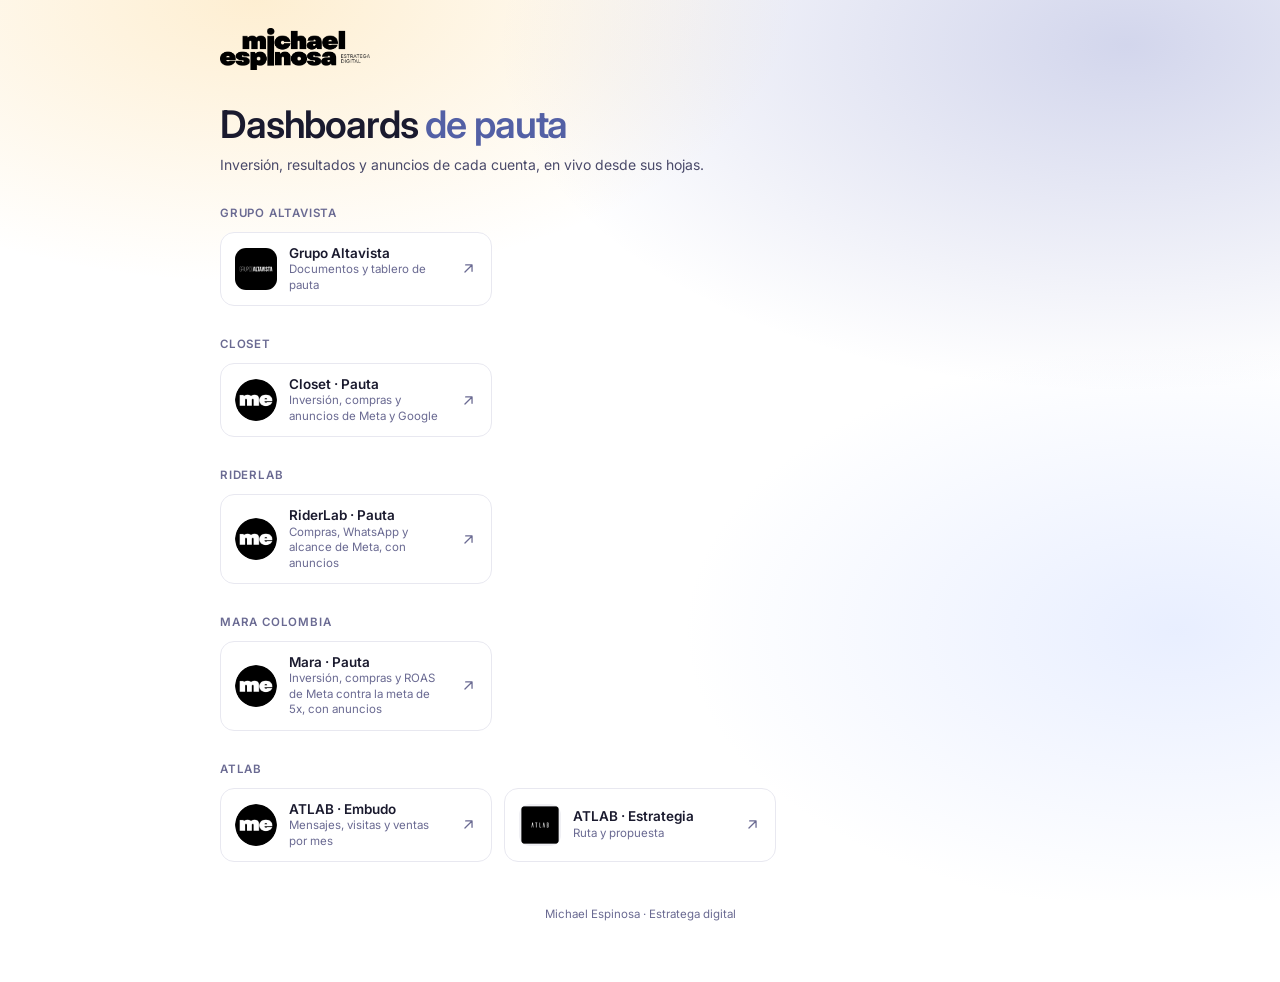
==== commit 0a8d3f19: "Dashboards freelance: logo circular me en la pantalla de carga, el menú lateral y el índice (Mara, C" ====
--- a/index.html
+++ b/index.html
@@ -43,7 +43,7 @@
       <h2 class="s" id="g-cl">Closet</h2>
       <div class="tiles">
         <a class="tile" href="closet/dashboard.html">
-          <span class="av"><img src="assets/logos/me.png" alt="" width="42" height="42"></span>
+          <span class="av me"><img src="assets/logos/me.png" alt="" width="42" height="42"></span>
           <span class="tl"><b>Closet · Pauta</b><small>Inversión, compras y anuncios de Meta y Google</small></span>
           <svg class="i go" aria-hidden="true"><use href="#i-go"></use></svg>
         </a>
@@ -54,7 +54,7 @@
       <h2 class="s" id="g-rl">RiderLab</h2>
       <div class="tiles">
         <a class="tile" href="riderlab/dashboard.html">
-          <span class="av"><img src="assets/logos/me.png" alt="" width="42" height="42"></span>
+          <span class="av me"><img src="assets/logos/me.png" alt="" width="42" height="42"></span>
           <span class="tl"><b>RiderLab · Pauta</b><small>Compras, WhatsApp y alcance de Meta, con anuncios</small></span>
           <svg class="i go" aria-hidden="true"><use href="#i-go"></use></svg>
         </a>
@@ -65,7 +65,7 @@
       <h2 class="s" id="g-mr">Mara Colombia</h2>
       <div class="tiles">
         <a class="tile" href="mara/dashboard.html">
-          <span class="av"><img src="assets/logos/me.png" alt="" width="42" height="42"></span>
+          <span class="av me"><img src="assets/logos/me.png" alt="" width="42" height="42"></span>
           <span class="tl"><b>Mara · Pauta</b><small>Inversión, compras y ROAS de Meta contra la meta de 5x, con anuncios</small></span>
           <svg class="i go" aria-hidden="true"><use href="#i-go"></use></svg>
         </a>
@@ -76,7 +76,7 @@
       <h2 class="s" id="g-at">ATLAB</h2>
       <div class="tiles">
         <a class="tile" href="atlab/dashboard.html">
-          <span class="av"><img src="assets/logos/atlab.png" alt="" width="42" height="42"></span>
+          <span class="av me"><img src="assets/logos/me.png" alt="" width="42" height="42"></span>
           <span class="tl"><b>ATLAB · Embudo</b><small>Mensajes, visitas y ventas por mes</small></span>
           <svg class="i go" aria-hidden="true"><use href="#i-go"></use></svg>
         </a>
--- a/assets/ui.css
+++ b/assets/ui.css
@@ -222,6 +222,8 @@
 a.tile:hover{border-color:var(--pri);transform:translateY(-1px)}
 a.tile:active{transform:none}
 .tile .av{width:42px;height:42px;border-radius:11px}
+/* Logo circular «me» de los dashboards propios: sin esquinas ni fondo detrás */
+.av.me,.tile .av.me,.loadscreen .av.me,#loading .av.me{border-radius:50%;background:transparent}
 .tile .tl{min-width:0;flex:1}.tile b{display:block;font-size:13.5px;line-height:1.3}.tile small{display:block;color:var(--ink3);font-size:11.5px;line-height:1.35}
 .tile .go{color:var(--ink3)}
 .tile.is-empty{background:none;border-style:dashed}
